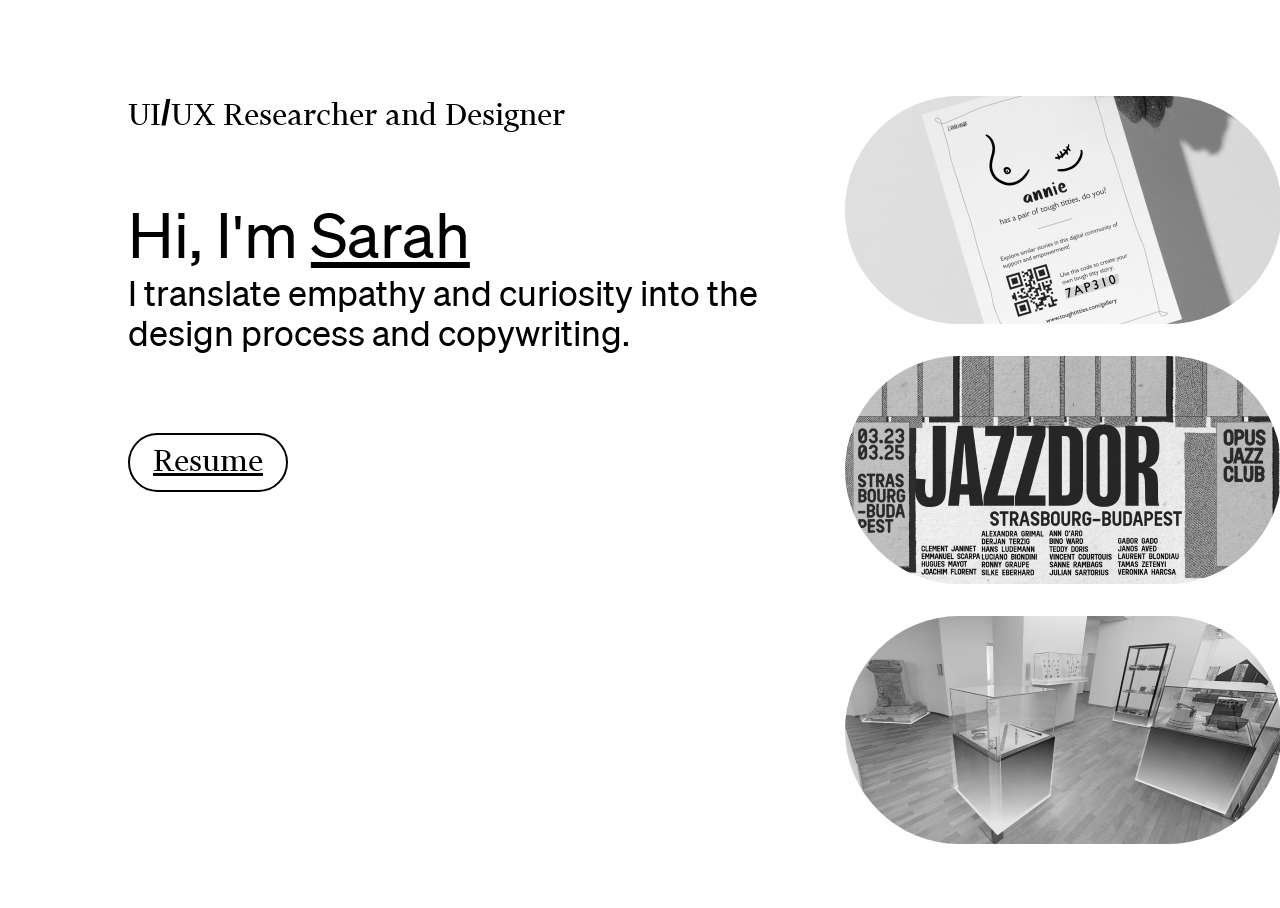
==== index.html @ 16fba4b7 "shorter introduction" ====
<!DOCTYPE HTML>
<html style="font-size: 16px;" lang="en">
    <head>
        <meta charset="utf-8">
        <meta name="viewport" content="width=device-width, initial-scale=1">
        <meta name="description" content="This is the landing page of Sarah Pang's portfolio.">

        <title>Sarah Pang</title>

        <link rel="stylesheet" href="css/main.css">
        <link rel="stylesheet" href="css/grids.css"> 
        <link rel="stylesheet" href="css/font.css">
    </head>

    <body>
        <div class="block1"></div>
        <div class="grid-container-main">
            <div class="grid-item">
                <div class="fixed">
                    <h2>UI/UX Researcher and Designer</h2>
                    <div class="block1"></div>
                    <div class="front-copy">
                        <!-- <a class="text" href="about.html">Sarah</a> -->
                        <!-- <h1>Bringing people together through empathy and curiosity.</h1> -->
                        <h1>Hi, I'm <a class="text" href="about.html">Sarah</a></h1>
                        <h4>I translate empathy and curiosity into the design process and copywriting.</h4>
                    </div>
                    <div class="block1"></div>
                    <div class="resume">
                        <a href="https://drive.google.com/file/d/1uekOVAQAFlZTfSNsVsH_eH3EBGFDlY8-/view" target="_blank">Resume</a>
                    </div>
                </div>
            </div>
            
            <!-- vertically divides the text and sliders -->
            <div class="grid-item"></div>
                
            <div class="sliding-block">
<!-- ---------------------------------------------------Tough Titties------------------------------------------------------------------------------------------- -->
                <div class="grid-item">
                    <div class="block1"></div>
                    <div class="overlay">
                        <div class="overlay-text">
                            <br>
                            <h2>UX Design</h2>
                            <p>Tough Titties Gallery Proposal<br><br>
                                April 2023 - April 2023<br><br>
                                Interviewer, UX Researcher,<br> UX Designer, Copywriter
                            </p>
                        </div>
                    </div>
                    <div class="sliders">
                        <a href="ToughTitties.html" class="projectLink"><img src="/img/ttg/ToughTitties.png" alt="Tough tittles card image" class="slideImg"></a>
                        <div class="background-color"></div>
                    </div>
                </div>
<!-- ---------------------------------------------------Jazzdor------------------------------------------------------------------------------------------- -->
                <div class="grid-item">
                    <div class="block1"></div>
                    <div class="overlay">
                        <div class="overlay-text">
                            <br>
                            <h2>UI Design</h2>
                            <p>Jazzdor Festival Case Study<br><br>
                                Feb. 2023 - April 2023<br><br>
                                Project Manager, UI Researcher, Content Strategist, Copywriter
                            </p>
                        </div>
                    </div>
                    <div class="sliders">
                        <a href="Jazzdor.html" class="projectLink"><img src="/img/Jazzdor/jazzdor-front.png" alt="Jazzdor poster small" class="slideImg"></a>
                        <div class="background-color"></div>
                    </div>
                </div>
<!-- ---------------------------------------------------YVR------------------------------------------------------------------------------------------- -->
                <div class="grid-item">
                    <div class="block1"></div>
                    <div class="overlay">
                        <div class="overlay-text">
                            <br>
                            <h2>Usability Testing</h2>
                            <p>YVR Innovative Travel Solutions<br><br>
                                Nov. 2022 - Dec. 2022<br><br>
                                Leader, UX Researcher, Copywriter
                            </p>
                        </div>
                    </div>
                    <div class="sliders">
                        <a href="YVR.html" class="projectLink"><img src="/img/YVR/museum-front.png" alt="Museum image small" class="slideImg"></a>
                        <div class="background-color"></div>
                    </div>
                </div>
<!-- ---------------------------------------------------Time Escape------------------------------------------------------------------------------------------- -->
                <!-- <div class="grid-item">
                    <div class="block1"></div>
                    <div class="overlay">
                        <div class="overlay-text">
                            <br>
                            <h2>UX Design</h2>
                            <p>Time Escape<br><br>
                                Sept. 2022 - Dec. 2022<br><br>
                                Project Manager, UX Researcher, Copywriter
                            </p>
                        </div>
                    </div>
                    <div class="sliders">
                        <a href="UI-Jazzdor.html" class="projectLink"><img src="/img/TimeEscape/screen-front.png" alt="Screen image small" class="slideImg"></a>
                        <div class="background-color"></div>
                    </div>
                </div> -->
                
                <div class="block1"></div>
            </div>
        </div>
    </body>

</html>
---- css/main.css ----
/* for all */
* {
    box-sizing: border-box;
}
/* for the site */
html{
    background-color: #ffffff;
    margin:2rem;
    margin-left: 8rem;
    margin-right: 8rem;
}

h1{
    font-family: 'sohne', Arial, sans-serif;
    font-weight: 1;
    font-size: 62px;
    line-height: 4.3rem;
}

h4{
    font-family: 'sohne', Arial, sans-serif;
    font-weight: 1;
    font-size: 35px;
    line-height: 2.5rem;
    margin-top: -2.5rem;
}

h2{
    font-family: 'financier', Arial, sans-serif;
    font-weight:550;
    font-size: 35px;

}

h3{
    font-family: 'financier', Arial, sans-serif;
    font-weight: 1;
}

body {
    color: rgb(0, 0, 0);
    margin: 0;
    padding:0;
}

p{
    font-family: 'sohne', Arial, sans-serif;
}

a{
    color: black;
}

a.text:hover {
    background-color: #fff2df;
    font-style: italic;
}

.front-copy{
    margin-top: -2rem;
    max-width: 60%;
}

.fixed{
    position: fixed;
}

.resume {
    font-family: 'financier', Arial, sans-serif;
    font-size: 35px;
    border-radius: 1.5rem;
    display: flex;
    justify-content: center;
    text-decoration: underline;
    border: 2px solid rgb(0, 0, 0);
    max-width: 10rem;
    border-radius: 114px;
    padding-top: 0.5rem;
    padding-bottom: 0.8rem;
    padding-left: 1rem;
    padding-right: 1rem;
}

.resume:hover {
    background-color: #fff2df;
    font-style: italic;
    padding-bottom: 0.62rem;
}

.sliders{
    display: flex;
    position: relative;
    border-radius: 114px;
}

.projectLink:hover img.slideImg{
    background: none;
    filter: grayscale(0%);
    opacity: 1;
    transform: translate(-80%);
    transition: 0.4s;
}

img.slideImg{
    border-radius: 114px;
    filter: grayscale(100%);
    display: block;
}

.background-color{
    position: absolute;
    width: 437px;
    height: 228px;
    border-radius: 114px;
    background-color: #fff2df;
    z-index: -3;
}

.overlay-text{
    color: black;
    max-width: 15rem;
    margin-top: -1rem;
    transform: translate(9rem);
    position: absolute;
    font-style: italic;
}

.block1{
    padding: 1rem;
}

.block2{
    padding: 0.4rem;
}
/* -------------------------------------- RESPONSIVE ------------------------------------- */
---- css/grids.css ----
.grid-container-main{
    display: grid;
    grid-template-columns: 40% 30% 30%;
}

.grid-container-sliders{
  display: grid;
  grid-template-columns: auto;
}

.grid-container{
  display: grid;
  grid-template-columns: 38% 20% auto auto auto;
}

.grid-container-precendents{
  display: grid;
  padding-left: 5rem;
  grid-template-columns: auto 10% auto 10% auto;
}

.grid-item-line{
  padding-left: 50%;
}

.grid-container-mockups{
  display: grid;
  grid-template-columns: auto auto auto auto;
}

.grid-container-project{
  display: grid;
  grid-template-columns: 37% 4% auto auto;
}

.grid-item{
  background-color: rgba(255, 255, 255, 0);
}

.grid-item-mockups{
  padding-left: 2vw;
  justify-content: right;
}
---- css/font.css ----
@font-face {
    font-family: "sohne";
    font-style: normal;
    src: url(/font/testsohne-buch-webfont.woff) format("woff"),
    url(/font/testsohne-buch-webfont.woff2) format("woff2");
    font-display: swap;
  }


@font-face {
    font-family: "financier";
    font-style: normal;
    src: url(/font/testfinanciertext-regular-webfont.woff) format("woff"),
    url(/font/testfinanciertext-regular-webfont.woff2) format("woff2");
    font-display: swap;
  }

@font-face {
    font-family: "financier";
    font-style: italic;
    src: url(/font/test-financier-text-regular-italic.woff2) format("woff2");
}
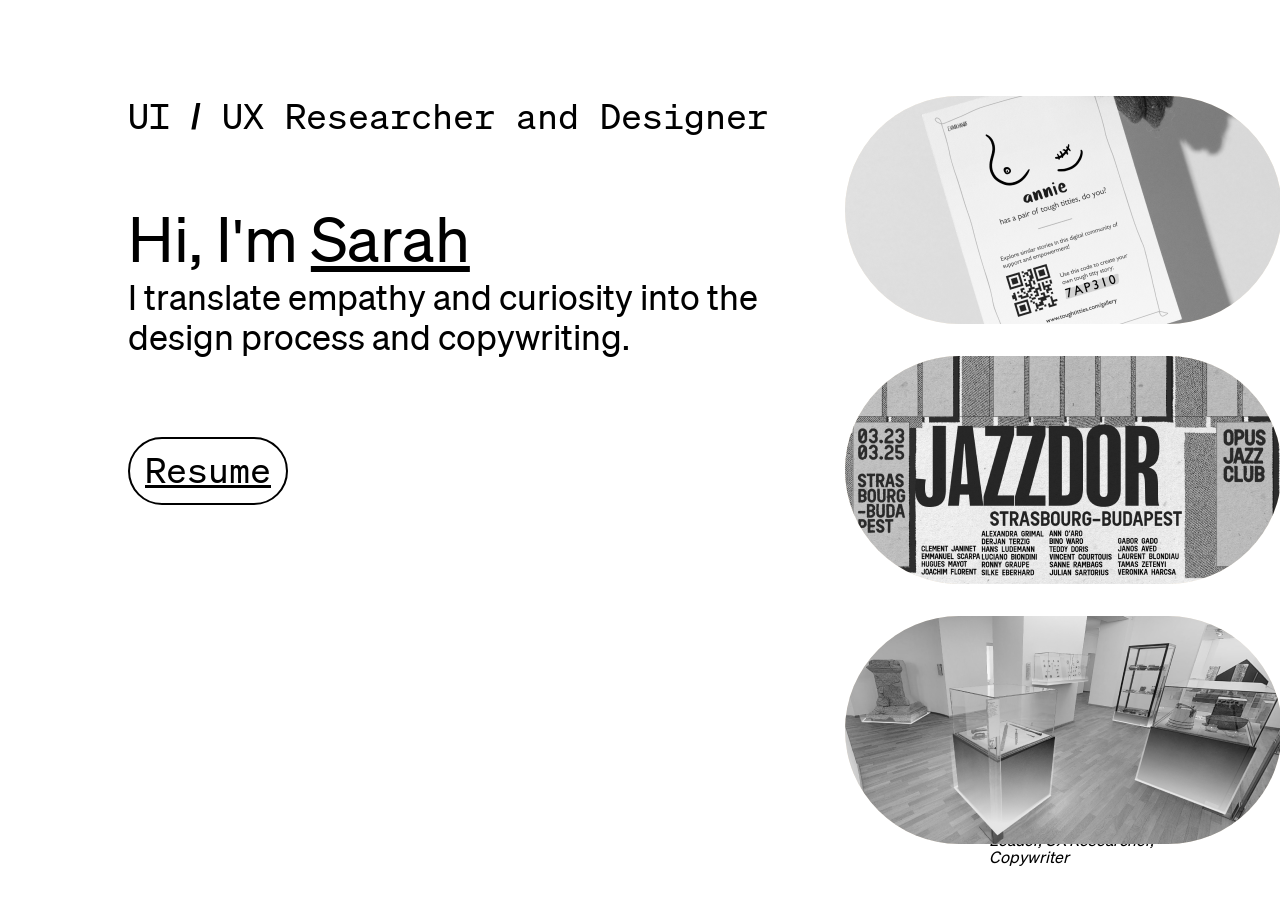
==== commit 0f82334b: "sohne mono font" ====
--- a/index.html
+++ b/index.html
@@ -17,7 +17,7 @@
         <div class="grid-container-main">
             <div class="grid-item">
                 <div class="fixed">
-                    <h2>UI/UX Researcher and Designer</h2>
+                    <h2>UI / UX Researcher and Designer</h2>
                     <div class="block1"></div>
                     <div class="front-copy">
                         <!-- <a class="text" href="about.html">Sarah</a> -->
--- a/css/main.css
+++ b/css/main.css
@@ -26,14 +26,14 @@
 }
 
 h2{
-    font-family: 'financier', Arial, sans-serif;
+    font-family: 'sohne mono', Arial, sans-serif;
     font-weight:550;
     font-size: 35px;
 
 }
 
 h3{
-    font-family: 'financier', Arial, sans-serif;
+    font-family: 'sohne mono', Arial, sans-serif;
     font-weight: 1;
 }
 
@@ -66,7 +66,7 @@
 }
 
 .resume {
-    font-family: 'financier', Arial, sans-serif;
+    font-family: 'sohne mono', Arial, sans-serif;
     font-size: 35px;
     border-radius: 1.5rem;
     display: flex;
--- a/css/font.css
+++ b/css/font.css
@@ -6,17 +6,27 @@
     font-display: swap;
   }
 
+@font-face {
+  font-family: "sohne mono";
+  font-style: italic;
+  src: url(/font/test-soehne-mono-buch-kursiv.woff) format("woff"),
+  url(/font/test-soehne-mono-buch-kursiv.woff2) format("woff2");
+  font-display: swap;
+}
+
 
 @font-face {
-    font-family: "financier";
+    font-family: "sohne mono";
     font-style: normal;
-    src: url(/font/testfinanciertext-regular-webfont.woff) format("woff"),
-    url(/font/testfinanciertext-regular-webfont.woff2) format("woff2");
+    src: url(/font/test-soehne-mono-buch.woff) format("woff"),
+    url(/font/test-soehne-mono-buch.woff2) format("woff2");
     font-display: swap;
-  }
+}
 
 @font-face {
-    font-family: "financier";
-    font-style: italic;
-    src: url(/font/test-financier-text-regular-italic.woff2) format("woff2");
+  font-family: "sohne mono";
+  font-style: italic;
+  src: url(/font/test-soehne-mono-buch-kursiv.woff) format("woff"),
+  url(/font/test-soehne-mono-buch-kursiv.woff2) format("woff2");
+  font-display: swap;
 }
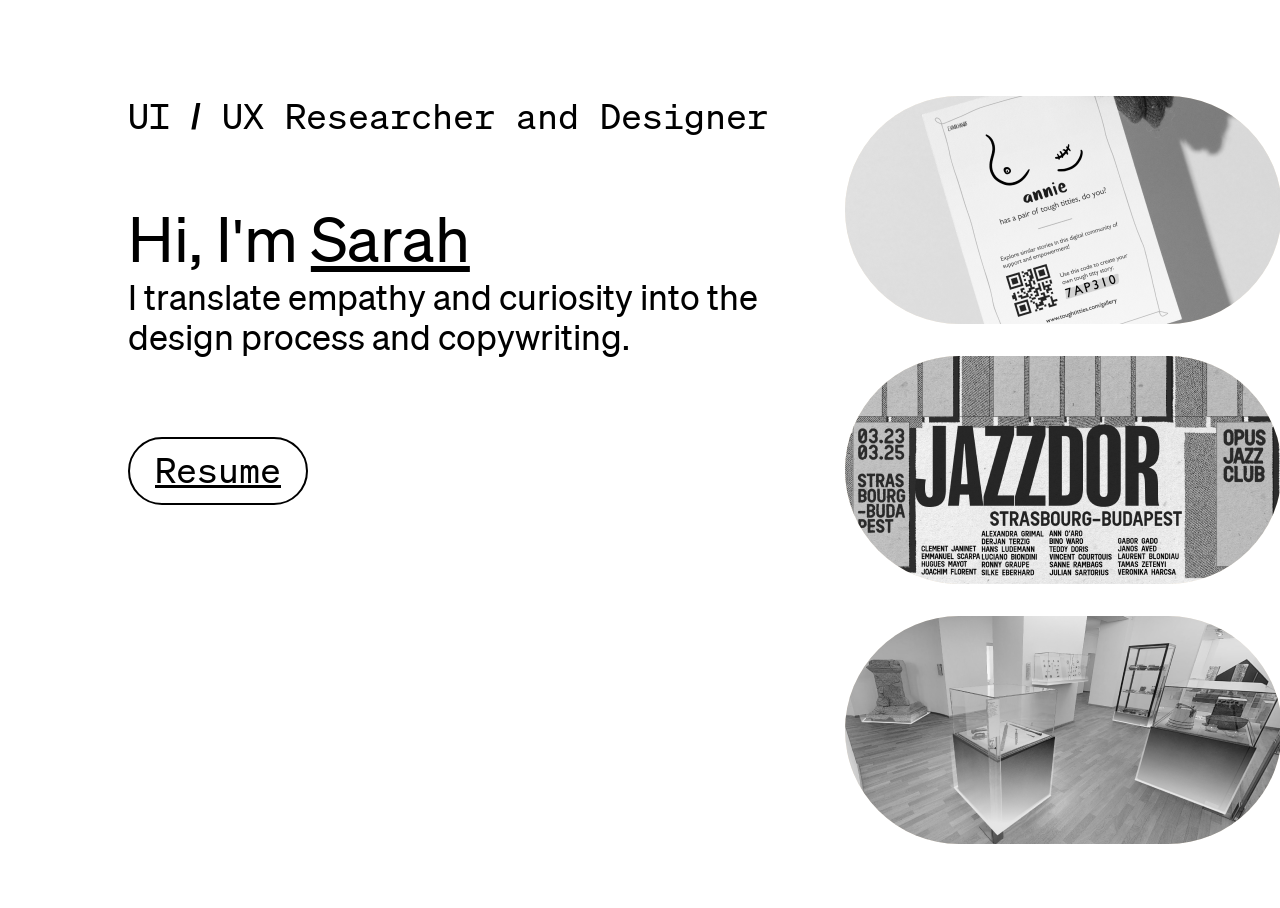
==== commit 54937cb0: "adjusting the spacing" ====
--- a/index.html
+++ b/index.html
@@ -78,7 +78,7 @@
                     <div class="overlay">
                         <div class="overlay-text">
                             <br>
-                            <h2>Usability Testing</h2>
+                            <h2>UX Testing</h2>
                             <p>YVR Innovative Travel Solutions<br><br>
                                 Nov. 2022 - Dec. 2022<br><br>
                                 Leader, UX Researcher, Copywriter
--- a/css/main.css
+++ b/css/main.css
@@ -77,14 +77,13 @@
     border-radius: 114px;
     padding-top: 0.5rem;
     padding-bottom: 0.8rem;
-    padding-left: 1rem;
-    padding-right: 1rem;
+    padding-left: 5.5rem;
+    padding-right: 5.5rem;
 }
 
 .resume:hover {
     background-color: #fff2df;
     font-style: italic;
-    padding-bottom: 0.62rem;
 }
 
 .sliders{
@@ -119,7 +118,7 @@
 .overlay-text{
     color: black;
     max-width: 15rem;
-    margin-top: -1rem;
+    margin-top: -1.6rem;
     transform: translate(9rem);
     position: absolute;
     font-style: italic;
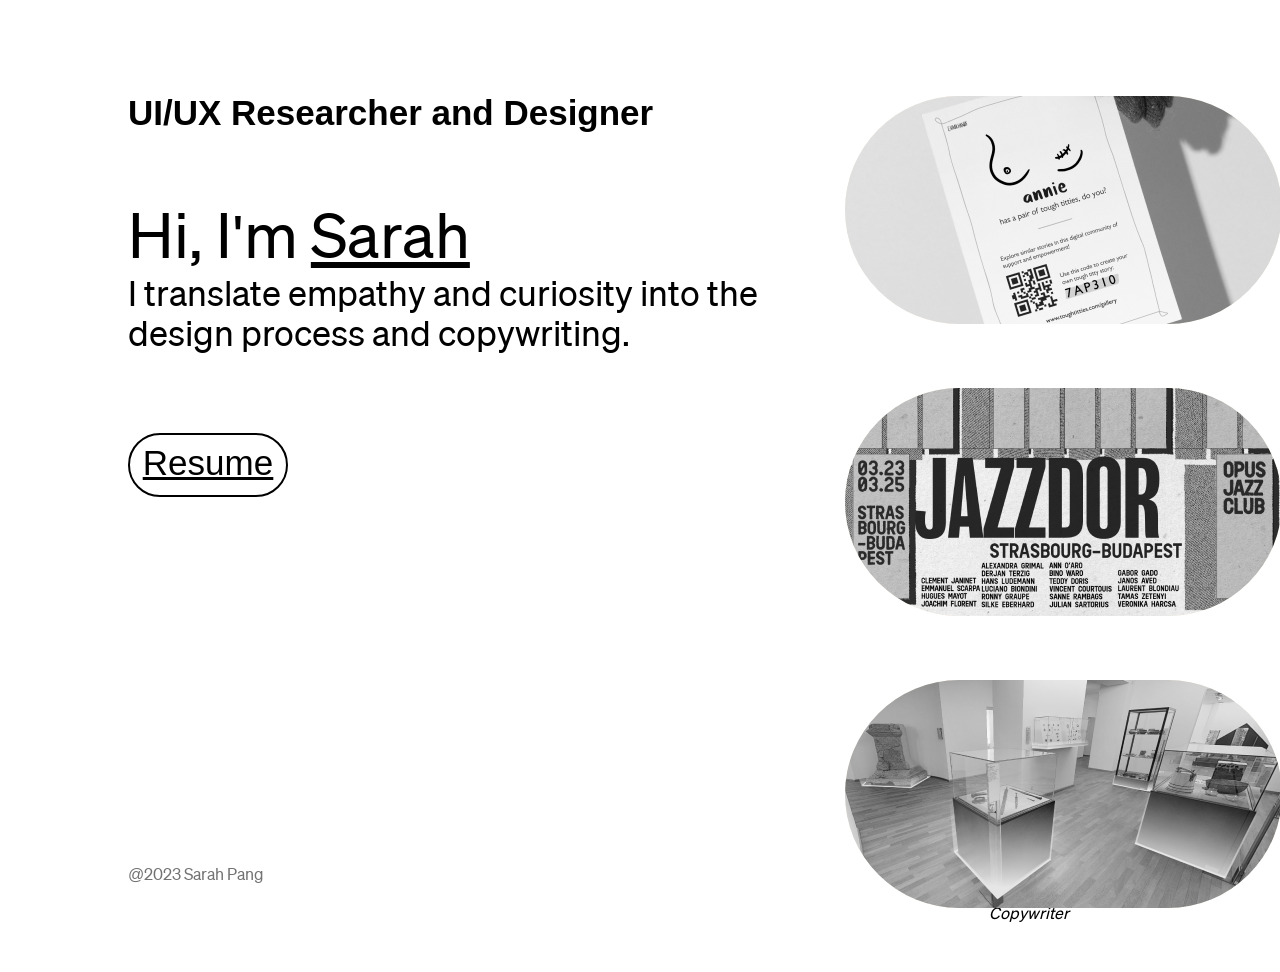
==== commit 8a9ead9b: "improving About + Index" ====
--- a/index.html
+++ b/index.html
@@ -10,6 +10,7 @@
         <link rel="stylesheet" href="css/main.css">
         <link rel="stylesheet" href="css/grids.css"> 
         <link rel="stylesheet" href="css/font.css">
+        <link rel="stylesheet" href="css/projects.css">
     </head>
 
     <body>
@@ -17,7 +18,7 @@
         <div class="grid-container-main">
             <div class="grid-item">
                 <div class="fixed">
-                    <h2>UI / UX Researcher and Designer</h2>
+                    <h2>UI/UX Researcher and Designer</h2>
                     <div class="block1"></div>
                     <div class="front-copy">
                         <!-- <a class="text" href="about.html">Sarah</a> -->
@@ -28,6 +29,9 @@
                     <div class="block1"></div>
                     <div class="resume">
                         <a href="https://drive.google.com/file/d/1uekOVAQAFlZTfSNsVsH_eH3EBGFDlY8-/view" target="_blank">Resume</a>
+                    </div>
+                    <div>
+                        <p class="mark">@2023 Sarah Pang</p>
                     </div>
                 </div>
             </div>
@@ -56,7 +60,7 @@
                 </div>
 <!-- ---------------------------------------------------Jazzdor------------------------------------------------------------------------------------------- -->
                 <div class="grid-item">
-                    <div class="block1"></div>
+                    <div class="slider-block"></div>
                     <div class="overlay">
                         <div class="overlay-text">
                             <br>
@@ -74,11 +78,11 @@
                 </div>
 <!-- ---------------------------------------------------YVR------------------------------------------------------------------------------------------- -->
                 <div class="grid-item">
-                    <div class="block1"></div>
+                    <div class="slider-block"></div>
                     <div class="overlay">
                         <div class="overlay-text">
                             <br>
-                            <h2>UX Testing</h2>
+                            <h2>Usability Testing</h2>
                             <p>YVR Innovative Travel Solutions<br><br>
                                 Nov. 2022 - Dec. 2022<br><br>
                                 Leader, UX Researcher, Copywriter
--- a/css/main.css
+++ b/css/main.css
@@ -26,14 +26,14 @@
 }
 
 h2{
-    font-family: 'sohne mono', Arial, sans-serif;
+    font-family: 'financier', Arial, sans-serif;
     font-weight:550;
     font-size: 35px;
 
 }
 
 h3{
-    font-family: 'sohne mono', Arial, sans-serif;
+    font-family: 'financier', Arial, sans-serif;
     font-weight: 1;
 }
 
@@ -66,7 +66,7 @@
 }
 
 .resume {
-    font-family: 'sohne mono', Arial, sans-serif;
+    font-family: 'financier', Arial, sans-serif;
     font-size: 35px;
     border-radius: 1.5rem;
     display: flex;
@@ -77,13 +77,14 @@
     border-radius: 114px;
     padding-top: 0.5rem;
     padding-bottom: 0.8rem;
-    padding-left: 5.5rem;
-    padding-right: 5.5rem;
+    padding-left: 1rem;
+    padding-right: 1rem;
 }
 
 .resume:hover {
     background-color: #fff2df;
     font-style: italic;
+    padding-bottom: 0.62rem;
 }
 
 .sliders{
@@ -118,7 +119,7 @@
 .overlay-text{
     color: black;
     max-width: 15rem;
-    margin-top: -1.6rem;
+    margin-top: -1rem;
     transform: translate(9rem);
     position: absolute;
     font-style: italic;
@@ -131,4 +132,14 @@
 .block2{
     padding: 0.4rem;
 }
+
+.slider-block{
+    padding: 2rem;
+}
+
+.mark{
+    position: fixed;
+    bottom: 0;
+    color: rgb(114, 114, 114);
+}
 /* -------------------------------------- RESPONSIVE ------------------------------------- */
--- a/css/grids.css
+++ b/css/grids.css
@@ -40,4 +40,20 @@
 .grid-item-mockups{
   padding-left: 2vw;
   justify-content: right;
+}
+
+.grid-container-about{
+  display: grid;
+  grid-template-columns: auto auto;
+  justify-items: center;
+  padding-left: 10%;
+  padding-right: 10%;
+}
+.grid-item-sarah{
+  justify-self: right;
+  padding-left: 30%;
+}
+.grid-item-about{
+  padding-top: 15%;
+  max-width: 60%;
 }
--- a/css/projects.css
+++ b/css/projects.css
@@ -0,0 +1,68 @@
+a h2{
+    top: 0.3rem;
+    margin-left: 1rem;
+    position: fixed;
+}
+header{
+    position: fixed;
+    z-index: 1;
+}
+
+.backButton {
+    position: fixed;
+    top: 2rem;
+    padding-left: 1rem;
+    padding-top: 0.5rem;
+    padding-bottom: 0.3rem;
+    padding-right: 1rem;
+    border-radius: 114px;
+    background-color: white;
+    border: 2px solid rgb(0, 0, 0);
+}
+
+.backButton:hover {
+    background-color: #fff2df;
+}
+
+.project-head{
+    font-size: 3rem;
+    text-align: center;
+}
+
+video{
+    top: 2rem;
+    width: 100%;
+    height: auto;
+    z-index: -1;
+}
+
+p.p-project{
+    line-height: 1.3rem;
+}
+
+.about-project-body{
+    padding-left: 3rem;
+}
+
+li{
+    font-family: 'sohne', Arial, sans-serif;
+    line-height: 1.3rem;
+}
+
+.sarah{
+    padding-right: 0;
+    margin-right: 0;
+    right: 0;
+}
+
+.type{
+    text-align: right;
+}
+
+.block3{
+    padding: 1rem;
+}
+
+.block4{
+    padding: 2rem;
+}
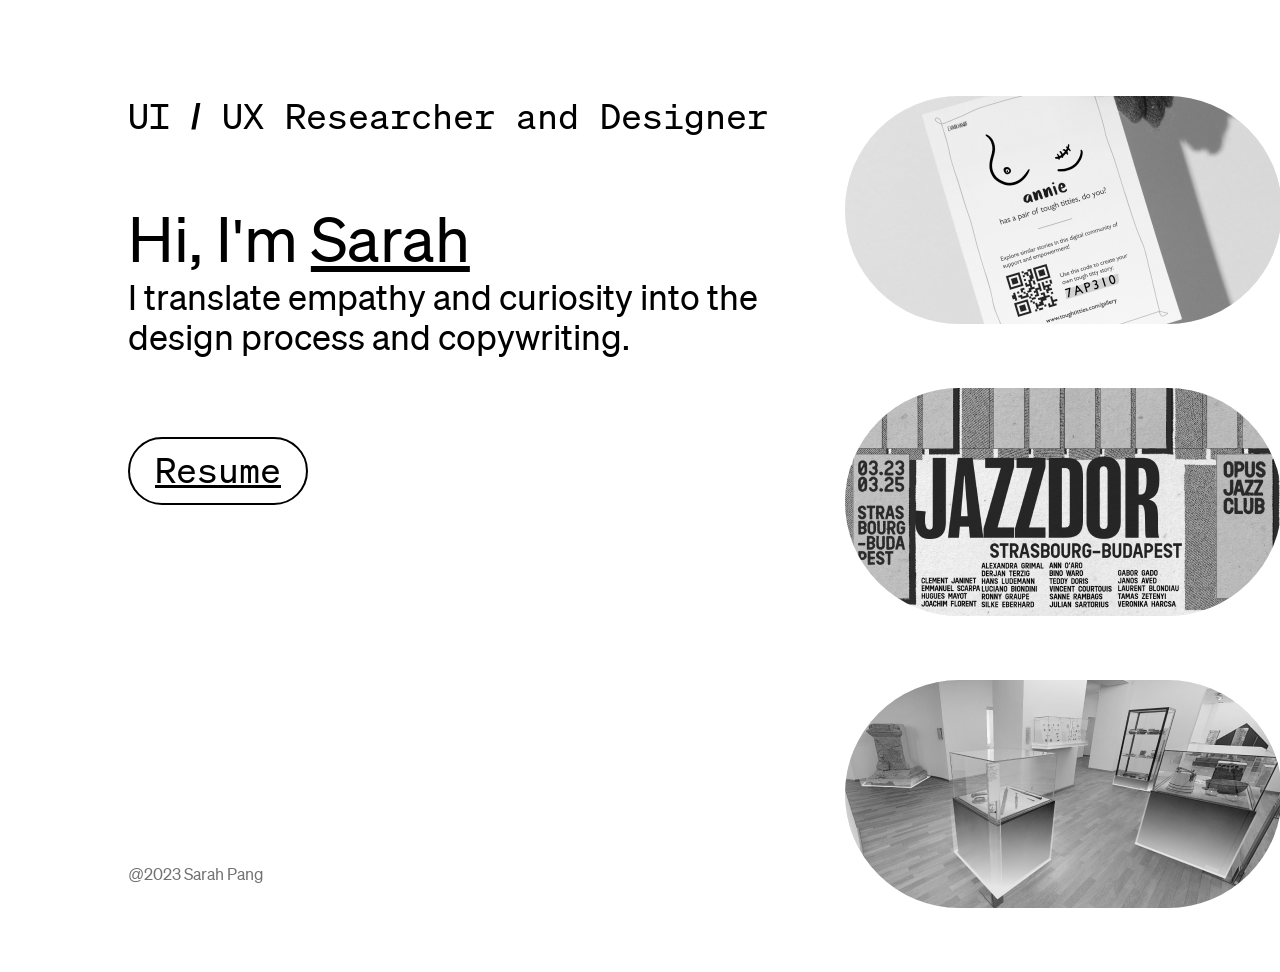
==== commit eb633acd: "Merge branch 'fonts'" ====
--- a/index.html
+++ b/index.html
@@ -18,7 +18,7 @@
         <div class="grid-container-main">
             <div class="grid-item">
                 <div class="fixed">
-                    <h2>UI/UX Researcher and Designer</h2>
+                    <h2>UI / UX Researcher and Designer</h2>
                     <div class="block1"></div>
                     <div class="front-copy">
                         <!-- <a class="text" href="about.html">Sarah</a> -->
@@ -82,7 +82,7 @@
                     <div class="overlay">
                         <div class="overlay-text">
                             <br>
-                            <h2>Usability Testing</h2>
+                            <h2>UX Testing</h2>
                             <p>YVR Innovative Travel Solutions<br><br>
                                 Nov. 2022 - Dec. 2022<br><br>
                                 Leader, UX Researcher, Copywriter
--- a/css/main.css
+++ b/css/main.css
@@ -26,14 +26,14 @@
 }
 
 h2{
-    font-family: 'financier', Arial, sans-serif;
+    font-family: 'sohne mono', Arial, sans-serif;
     font-weight:550;
     font-size: 35px;
 
 }
 
 h3{
-    font-family: 'financier', Arial, sans-serif;
+    font-family: 'sohne mono', Arial, sans-serif;
     font-weight: 1;
 }
 
@@ -66,7 +66,7 @@
 }
 
 .resume {
-    font-family: 'financier', Arial, sans-serif;
+    font-family: 'sohne mono', Arial, sans-serif;
     font-size: 35px;
     border-radius: 1.5rem;
     display: flex;
@@ -77,14 +77,13 @@
     border-radius: 114px;
     padding-top: 0.5rem;
     padding-bottom: 0.8rem;
-    padding-left: 1rem;
-    padding-right: 1rem;
+    padding-left: 5.5rem;
+    padding-right: 5.5rem;
 }
 
 .resume:hover {
     background-color: #fff2df;
     font-style: italic;
-    padding-bottom: 0.62rem;
 }
 
 .sliders{
@@ -119,7 +118,7 @@
 .overlay-text{
     color: black;
     max-width: 15rem;
-    margin-top: -1rem;
+    margin-top: -1.6rem;
     transform: translate(9rem);
     position: absolute;
     font-style: italic;
--- a/css/projects.css
+++ b/css/projects.css
@@ -10,6 +10,7 @@
 
 .backButton {
     position: fixed;
+    margin-left: -6rem;
     top: 2rem;
     padding-left: 1rem;
     padding-top: 0.5rem;
@@ -22,6 +23,36 @@
 
 .backButton:hover {
     background-color: #fff2df;
+}
+
+.navbar {
+    position: fixed;
+    height: 100%;
+    float: left;
+    list-style-type: none;
+    margin-top: 2.1rem;
+    margin-left: -9.9rem;
+}
+
+.navbar li {
+    display: block;
+}
+
+.navbar a {
+    display: block;
+    color: rgb(0, 0, 0);
+    text-align: center;
+    padding: 10px 16px;
+    text-decoration: none;
+    border: 2px solid rgb(235, 235, 235);
+    border-radius: 114px;
+    margin-bottom: 1rem;
+}
+
+.navbar a:hover {
+    background-color: #fff2df;
+    font-style: italic;
+    border-radius: 114px;
 }
 
 .project-head{
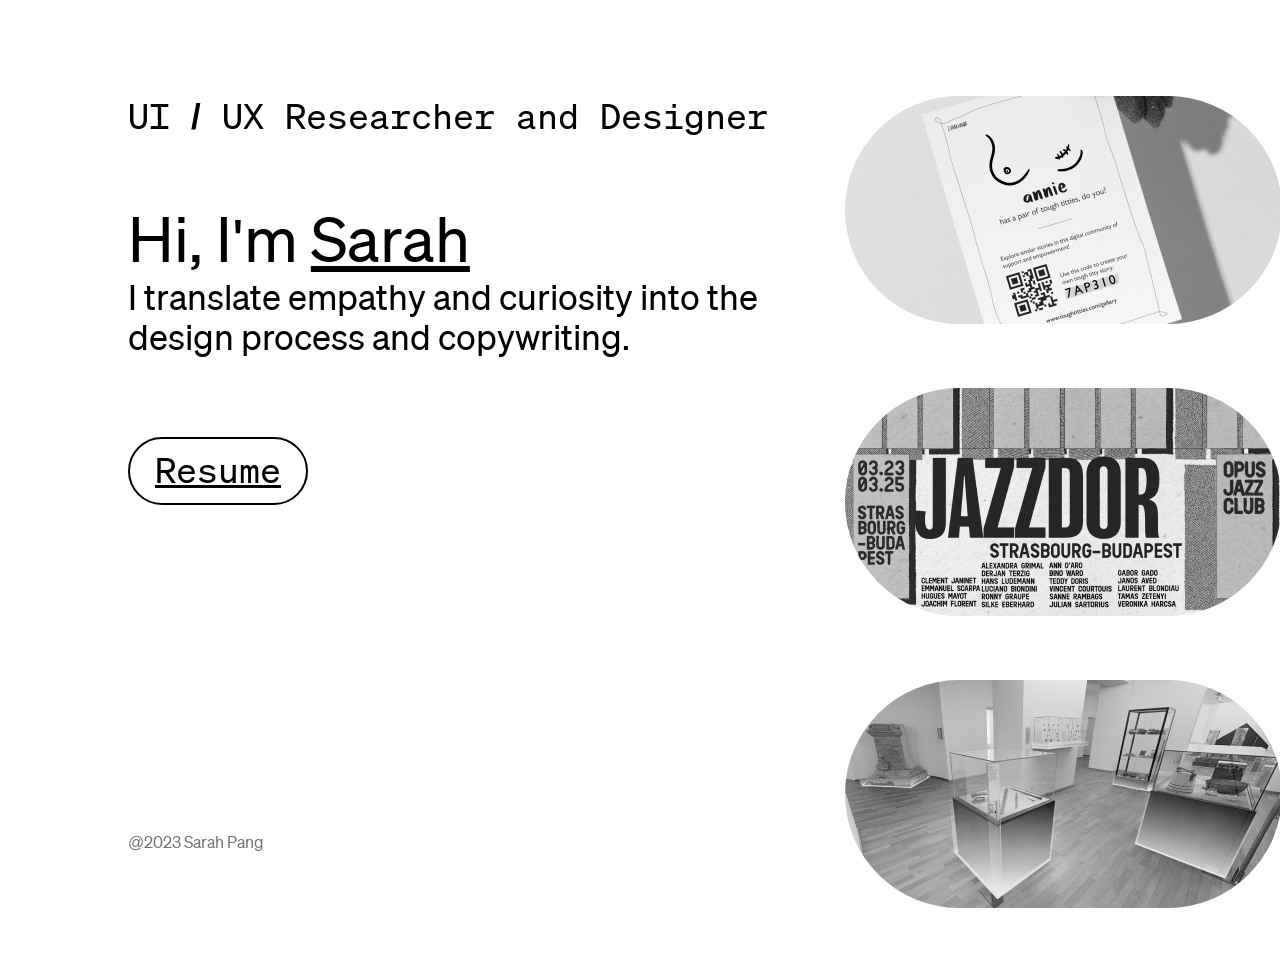
==== commit 9e09088e: "adding footer" ====
--- a/index.html
+++ b/index.html
@@ -29,9 +29,6 @@
                     <div class="block1"></div>
                     <div class="resume">
                         <a href="https://drive.google.com/file/d/1uekOVAQAFlZTfSNsVsH_eH3EBGFDlY8-/view" target="_blank">Resume</a>
-                    </div>
-                    <div>
-                        <p class="mark">@2023 Sarah Pang</p>
                     </div>
                 </div>
             </div>
@@ -117,5 +114,7 @@
             </div>
         </div>
     </body>
-
+    <footer>
+        <p class="mark">@2023 Sarah Pang</p>
+    </footer>
 </html>
--- a/css/main.css
+++ b/css/main.css
@@ -6,8 +6,8 @@
 html{
     background-color: #ffffff;
     margin:2rem;
-    margin-left: 8rem;
-    margin-right: 8rem;
+    margin-left: 10%;
+    margin-right: 10%;
 }
 
 h1{
@@ -136,9 +136,13 @@
     padding: 2rem;
 }
 
+footer{
+    color: rgb(114, 114, 114);
+}
+
 .mark{
     position: fixed;
-    bottom: 0;
+    bottom: 2rem;
     color: rgb(114, 114, 114);
 }
 /* -------------------------------------- RESPONSIVE ------------------------------------- */
--- a/css/grids.css
+++ b/css/grids.css
@@ -34,12 +34,11 @@
 }
 
 .grid-item{
-  background-color: rgba(255, 255, 255, 0);
+  padding-right: 5%;
 }
 
 .grid-item-mockups{
-  padding-left: 2vw;
-  justify-content: right;
+  padding-right: 2vw;
 }
 
 .grid-container-about{
--- a/css/font.css
+++ b/css/font.css
@@ -6,13 +6,13 @@
     font-display: swap;
   }
 
-@font-face {
-  font-family: "sohne mono";
+/* @font-face {
+  font-family: "sohne";
   font-style: italic;
-  src: url(/font/test-soehne-mono-buch-kursiv.woff) format("woff"),
-  url(/font/test-soehne-mono-buch-kursiv.woff2) format("woff2");
+  src: url(/font/test-soehne-buch-kursiv.woff) format("woff"),
+  url(/font/test-soehne-buch-kursiv.woff2) format("woff2");
   font-display: swap;
-}
+} */
 
 
 @font-face {
--- a/css/projects.css
+++ b/css/projects.css
@@ -10,7 +10,7 @@
 
 .backButton {
     position: fixed;
-    margin-left: -6rem;
+    margin-left: -6.5%;
     top: 2rem;
     padding-left: 1rem;
     padding-top: 0.5rem;
@@ -31,7 +31,7 @@
     float: left;
     list-style-type: none;
     margin-top: 2.1rem;
-    margin-left: -9.9rem;
+    margin-left: -10%;
 }
 
 .navbar li {
@@ -39,6 +39,7 @@
 }
 
 .navbar a {
+    font-family: 'sohne mono', Arial, sans-serif;
     display: block;
     color: rgb(0, 0, 0);
     text-align: center;
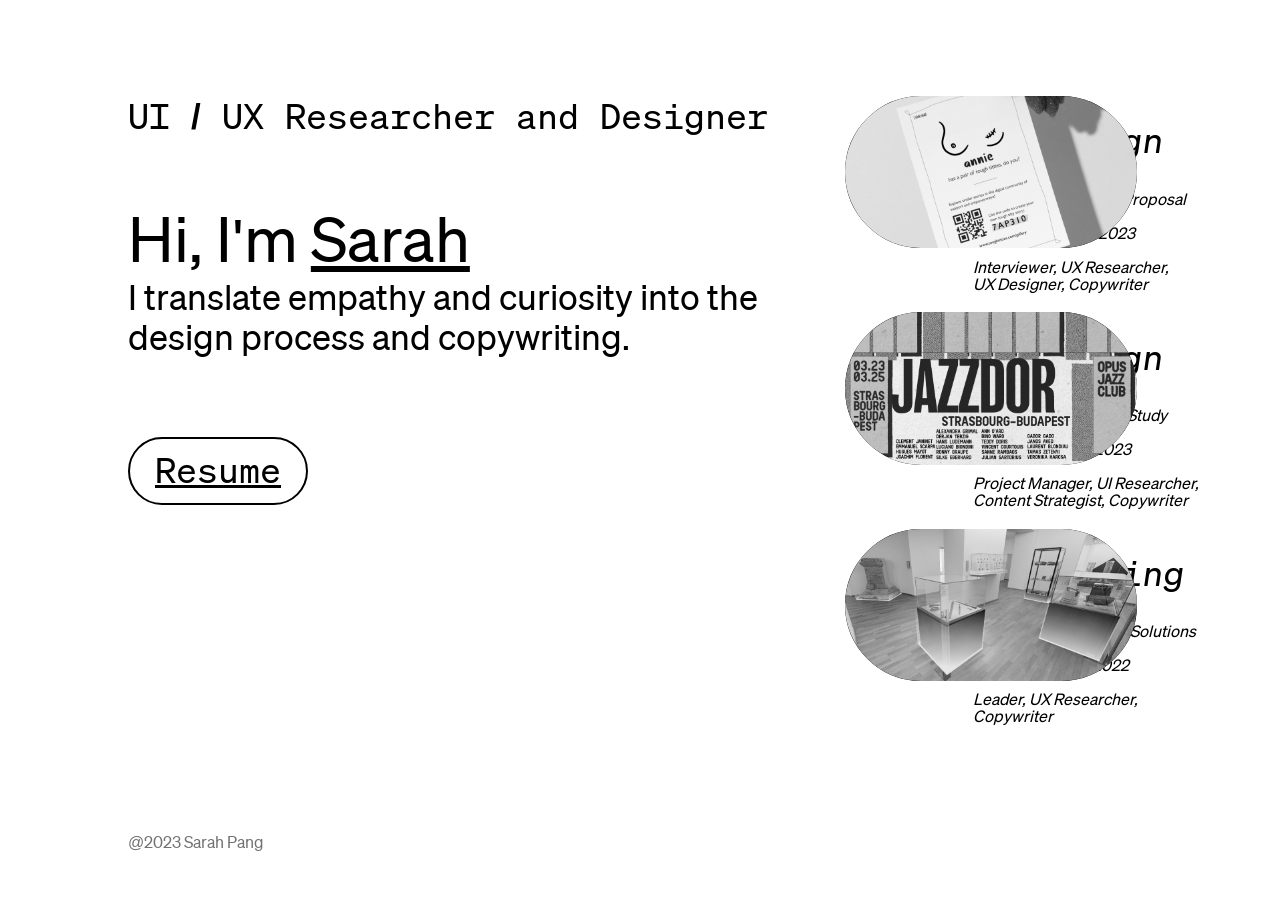
==== commit 736e21f7: "responsive index img" ====
--- a/index.html
+++ b/index.html
@@ -51,8 +51,8 @@
                         </div>
                     </div>
                     <div class="sliders">
-                        <a href="ToughTitties.html" class="projectLink"><img src="/img/ttg/ToughTitties.png" alt="Tough tittles card image" class="slideImg"></a>
-                        <div class="background-color"></div>
+                        <a href="ToughTitties.html" class="projectLink"><div class="background-color"></div><img src="/img/ttg/ToughTitties.png" alt="Tough tittles card image" class="slideImg"></a>
+                        <!-- <div class="background-color"></div> -->
                     </div>
                 </div>
 <!-- ---------------------------------------------------Jazzdor------------------------------------------------------------------------------------------- -->
--- a/css/main.css
+++ b/css/main.css
@@ -90,6 +90,7 @@
     display: flex;
     position: relative;
     border-radius: 114px;
+    
 }
 
 .projectLink:hover img.slideImg{
@@ -106,12 +107,18 @@
     display: block;
 }
 
+.projectLink{
+    object-fit: cover;
+}
+
 .background-color{
     position: absolute;
-    width: 437px;
-    height: 228px;
+    width: 100%;
+    height: 100%;
+    background-size: contain;
     border-radius: 114px;
     background-color: #fff2df;
+    border: 2px solid rgb(0, 0, 0);
     z-index: -3;
 }
 
@@ -119,7 +126,7 @@
     color: black;
     max-width: 15rem;
     margin-top: -1.6rem;
-    transform: translate(9rem);
+    transform: translate(8rem);
     position: absolute;
     font-style: italic;
 }
@@ -145,4 +152,9 @@
     bottom: 2rem;
     color: rgb(114, 114, 114);
 }
+
+img{
+    width: 100%;
+    height: auto;
+}
 /* -------------------------------------- RESPONSIVE ------------------------------------- */
